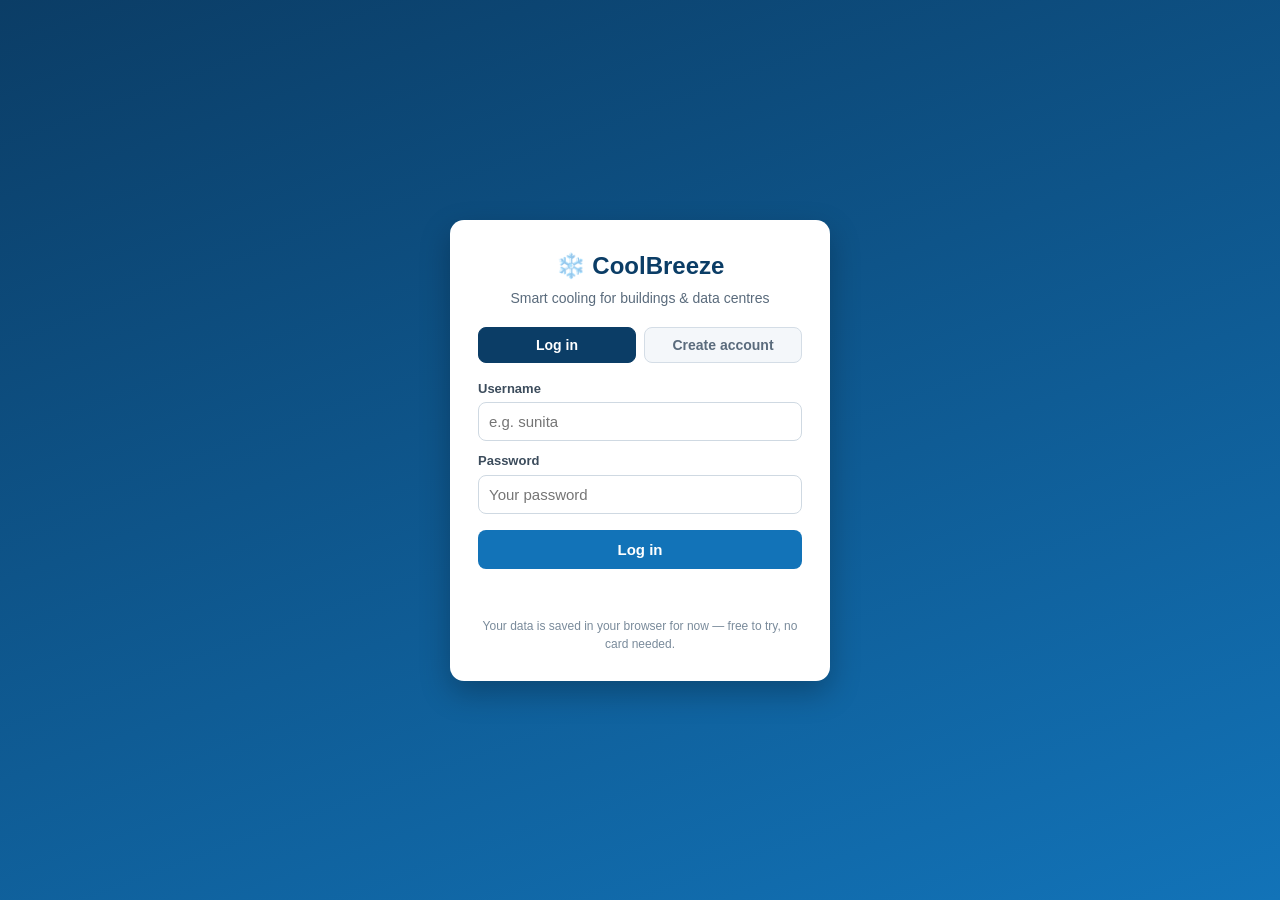
==== index.html @ ab94de66 "CoolBreeze v2: dashboard with live weather and multiple buildings" ====
<!DOCTYPE html>
<html lang="en">
<head>
  <meta charset="UTF-8">
  <meta name="viewport" content="width=device-width, initial-scale=1.0">
  <title>CoolBreeze — Log in</title>
  <link rel="stylesheet" href="style.css">
</head>
<body class="auth-page">
  <div class="auth-box">
    <div class="logo">❄️ CoolBreeze</div>
    <p class="tagline">Smart cooling for buildings &amp; data centres</p>

    <div class="tabs">
      <button id="tabLogin" class="tab active">Log in</button>
      <button id="tabSignup" class="tab">Create account</button>
    </div>

    <div id="loginForm">
      <label>Username</label>
      <input id="loginUser" type="text" placeholder="e.g. sunita" autocomplete="username">
      <label>Password</label>
      <input id="loginPass" type="password" placeholder="Your password" autocomplete="current-password">
      <button id="btnLogin" class="btn-primary">Log in</button>
      <p id="loginMsg" class="msg"></p>
    </div>

    <div id="signupForm" class="hidden">
      <label>Your name</label>
      <input id="signupName" type="text" placeholder="e.g. Sunita Sharma">
      <label>Username</label>
      <input id="signupUser" type="text" placeholder="e.g. sunita" autocomplete="username">
      <label>Password</label>
      <input id="signupPass" type="password" placeholder="Choose a password" autocomplete="new-password">
      <button id="btnSignup" class="btn-primary">Create account</button>
      <p id="signupMsg" class="msg"></p>
    </div>

    <p class="note">Your data is saved in your browser for now — free to try, no card needed.</p>
  </div>

  <script>
    // This page handles logging in and creating accounts.
    // Accounts are stored in the browser (localStorage), not on a server — for now.

    const tabLogin = document.getElementById('tabLogin');
    const tabSignup = document.getElementById('tabSignup');
    const loginForm = document.getElementById('loginForm');
    const signupForm = document.getElementById('signupForm');

    tabLogin.addEventListener('click', () => {
      tabLogin.classList.add('active');
      tabSignup.classList.remove('active');
      loginForm.classList.remove('hidden');
      signupForm.classList.add('hidden');
    });

    tabSignup.addEventListener('click', () => {
      tabSignup.classList.add('active');
      tabLogin.classList.remove('active');
      signupForm.classList.remove('hidden');
      loginForm.classList.add('hidden');
    });

    function showMsg(el, text, ok) {
      el.textContent = text;
      el.style.color = ok ? '#1b7f3a' : '#c0392b';
    }

    // Create an account
    document.getElementById('btnSignup').addEventListener('click', () => {
      const name = document.getElementById('signupName').value.trim();
      const user = document.getElementById('signupUser').value.trim();
      const pass = document.getElementById('signupPass').value;

      if (!name || !user || !pass) {
        return showMsg(document.getElementById('signupMsg'), 'Please fill in all fields.', false);
      }
      if (pass.length < 4) {
        return showMsg(document.getElementById('signupMsg'), 'Password must be at least 4 characters.', false);
      }

      const users = JSON.parse(localStorage.getItem('cb_users') || '{}');
      if (users[user]) {
        return showMsg(document.getElementById('signupMsg'), 'That username is already taken — try another.', false);
      }

      users[user] = { name: name, pass: pass, createdAt: new Date().toISOString() };
      localStorage.setItem('cb_users', JSON.stringify(users));

      // Every new account gets a demo building with sample data.
      startDemoBuilding(user, name);
      localStorage.setItem('cb_session', user);

      showMsg(document.getElementById('signupMsg'), 'Account created! Opening your dashboard…', true);
      setTimeout(() => { window.location.href = 'dashboard.html'; }, 700);
    });

    // Log in to an existing account
    document.getElementById('btnLogin').addEventListener('click', () => {
      const user = document.getElementById('loginUser').value.trim();
      const pass = document.getElementById('loginPass').value;
      const users = JSON.parse(localStorage.getItem('cb_users') || '{}');

      if (!users[user] || users[user].pass !== pass) {
        return showMsg(document.getElementById('loginMsg'), 'Wrong username or password.', false);
      }

      localStorage.setItem('cb_session', user);
      showMsg(document.getElementById('loginMsg'), 'Welcome back! Opening dashboard…', true);
      setTimeout(() => { window.location.href = 'dashboard.html'; }, 700);
    });

    // Fill the demo building with realistic sample data: energy history,
    // estimated savings, and alert messages.
    function startDemoBuilding(user, name) {
      const history = []; // one item per day: { day: 'Mon', kwh: 380 }
      const labels = ['Mon', 'Tue', 'Wed', 'Thu', 'Fri', 'Sat', 'Sun'];
      const values = [420, 410, 395, 380, 360, 340, 325];
      for (let i = 0; i < 7; i++) {
        history.push({ day: labels[i], kwh: values[i] });
      }

      localStorage.setItem('cb_' + user, JSON.stringify({
        buildings: [{
          id: 'demo',
          name: name + "'s Demo Building",
          city: 'Mumbai',
          sizeSqft: 25000,
          monthlyBill: 450000,
          history: history,
          savingsToday: 12,
          totalSaved: 184000,
          lastApply: null,
          weather: null,
          alerts: [
            { time: 'Today 9:05 am', text: 'Cooling ran all night at full power — we suggest reducing from 11 pm. Estimated saving: ₹9,500/month.' },
            { time: 'Yesterday 4:30 pm', text: 'Your building uses 18% more cooling energy than similar buildings (estimate).' },
            { time: 'Mon 10:12 am', text: 'Welcome! You can apply suggestions with one tap — try the big button below.' }
          ]
        }],
        activeId: 'demo'
      }));
    }
  </script>
</body>
</html>
---- style.css ----
/* CoolBreeze — the look of the app. */

* { box-sizing: border-box; margin: 0; padding: 0; }

body {
  font-family: -apple-system, "Segoe UI", Roboto, Arial, sans-serif;
  background: #f2f6fa;
  color: #1d2b3a;
  line-height: 1.5;
}

.hidden { display: none; }

/* ---------- Log in / sign up page ---------- */
.auth-page {
  min-height: 100vh;
  display: flex;
  align-items: center;
  justify-content: center;
  background: linear-gradient(160deg, #0b3d66, #1273b8);
  padding: 20px;
}

.auth-box {
  background: #fff;
  border-radius: 14px;
  padding: 28px;
  width: 100%;
  max-width: 380px;
  box-shadow: 0 12px 30px rgba(0,0,0,0.25);
}

.logo { font-size: 24px; font-weight: 700; color: #0b3d66; }
.auth-box .logo { text-align: center; }
.tagline { text-align: center; color: #5a6b7c; margin: 4px 0 18px; font-size: 14px; }

.tabs { display: flex; gap: 8px; margin-bottom: 16px; }
.tab {
  flex: 1;
  padding: 9px;
  border: 1px solid #d4dde6;
  border-radius: 8px;
  background: #f4f7fa;
  cursor: pointer;
  font-size: 14px;
  font-weight: 600;
  color: #5a6b7c;
}
.tab.active { background: #0b3d66; color: #fff; border-color: #0b3d66; }

label { display: block; font-size: 13px; font-weight: 600; margin: 10px 0 4px; color: #3c4c5c; }
input {
  width: 100%;
  padding: 10px;
  border: 1px solid #cfd9e2;
  border-radius: 8px;
  font-size: 15px;
}
input:focus { outline: 2px solid #1273b8; border-color: transparent; }

.btn-primary {
  width: 100%;
  margin-top: 16px;
  padding: 11px;
  border: none;
  border-radius: 8px;
  background: #1273b8;
  color: #fff;
  font-size: 15px;
  font-weight: 700;
  cursor: pointer;
}
.btn-primary:hover { background: #0b5f99; }

.note { margin-top: 18px; font-size: 12px; color: #7a8b9b; text-align: center; }
.msg { margin-top: 10px; font-size: 14px; text-align: center; min-height: 20px; }

/* ---------- Dashboard ---------- */
.dash-page { padding: 0; }

header {
  background: #0b3d66;
  color: #fff;
  padding: 14px 20px;
  display: flex;
  align-items: center;
  justify-content: space-between;
}
header .logo { color: #fff; font-size: 20px; }
.header-right { display: flex; align-items: center; gap: 12px; }
.btn-small {
  padding: 6px 14px;
  border: none;
  border-radius: 8px;
  background: rgba(255,255,255,0.18);
  color: #fff;
  cursor: pointer;
  font-size: 13px;
}

main {
  max-width: 860px;
  margin: 0 auto;
  padding: 20px;
  display: flex;
  flex-direction: column;
  gap: 18px;
}

.card {
  background: #fff;
  border-radius: 12px;
  padding: 18px;
  box-shadow: 0 2px 8px rgba(13,45,70,0.08);
}

.scoreboard { display: grid; grid-template-columns: repeat(auto-fit, minmax(200px, 1fr)); gap: 14px; }
.card-label { font-size: 13px; font-weight: 700; color: #5a6b7c; text-transform: uppercase; letter-spacing: 0.4px; }
.big-num { font-size: 30px; font-weight: 800; color: #0b3d66; margin: 6px 0 2px; }
.card-sub { font-size: 12px; color: #8a9aa8; }

.status-badge {
  display: inline-block;
  margin: 8px 0 4px;
  padding: 8px 14px;
  border-radius: 20px;
  font-weight: 700;
  font-size: 15px;
}
.status-badge.green { background: #e2f6e9; color: #1b7f3a; }
.status-badge.red { background: #fdeaea; color: #c0392b; }

.bar-chart {
  display: flex;
  align-items: flex-end;
  gap: 10px;
  height: 160px;
  margin-top: 12px;
}
.bar-col { flex: 1; display: flex; flex-direction: column; align-items: center; height: 100%; justify-content: flex-end; gap: 6px; }
.bar {
  width: 100%;
  max-width: 44px;
  border-radius: 6px 6px 0 0;
  background: linear-gradient(180deg, #3aa5e6, #1273b8);
  min-height: 4px;
  transition: height 0.5s ease;
}
.bar-label { font-size: 12px; color: #5a6b7c; }
.chart-note { margin-top: 10px; font-size: 12px; color: #8a9aa8; }

.row { display: grid; grid-template-columns: 1fr 1fr; gap: 14px; }
.estimate { font-size: 18px; font-weight: 700; color: #1b7f3a; margin: 14px 0 4px; }
.tiny { font-size: 12px; color: #8a9aa8; }

.btn-big {
  width: 100%;
  margin-top: 14px;
  padding: 16px;
  border: none;
  border-radius: 12px;
  background: linear-gradient(135deg, #18a058, #12874a);
  color: #fff;
  font-size: 17px;
  font-weight: 800;
  cursor: pointer;
  box-shadow: 0 4px 12px rgba(24,160,88,0.35);
}
.btn-big:hover { background: linear-gradient(135deg, #12874a, #0e6f3d); }

.alert-list { list-style: none; margin-top: 10px; display: flex; flex-direction: column; gap: 8px; }
.alert-list li {
  padding: 10px 12px;
  background: #f7fafc;
  border-left: 4px solid #1273b8;
  border-radius: 6px;
  font-size: 14px;
}

@media (max-width: 520px) {
  .row { grid-template-columns: 1fr; }
}

/* ---------- Building switcher ---------- */
.building-switcher { display: flex; flex-wrap: wrap; gap: 10px; margin-top: 10px; }
.building-chip {
  position: relative;
  background: #f4f7fa;
  border: 2px solid #d4dde6;
  border-radius: 10px;
  padding: 9px 30px 9px 12px;
  cursor: pointer;
  min-width: 150px;
}
.building-chip.active { border-color: #1273b8; background: #e8f3fb; }
.chip-name { display: block; font-weight: 700; font-size: 14px; color: #1d2b3a; }
.chip-city { display: block; font-size: 12px; color: #5a6b7c; }
.chip-remove {
  position: absolute;
  top: 6px;
  right: 6px;
  border: none;
  background: none;
  color: #a04a2b;
  cursor: pointer;
  font-size: 13px;
  padding: 2px;
}
.building-add {
  border: 2px dashed #9db8cd;
  background: none;
  color: #1273b8;
  border-radius: 10px;
  padding: 9px 14px;
  font-weight: 700;
  cursor: pointer;
  font-size: 14px;
}
.building-add:hover { background: #e8f3fb; }

/* ---------- Weather card ---------- */
.weather-now { display: flex; align-items: center; gap: 12px; margin: 12px 0 14px; }
.weather-icon { font-size: 34px; }
.weather-temp { font-size: 30px; font-weight: 800; color: #0b3d66; }
.weather-desc { font-size: 14px; color: #5a6b7c; }
.weather-days { display: grid; grid-template-columns: repeat(auto-fit, minmax(110px, 1fr)); gap: 8px; }
.weather-day {
  background: #f4f7fa;
  border-radius: 8px;
  padding: 8px 10px;
  display: flex;
  align-items: center;
  justify-content: space-between;
  font-size: 13px;
}
.wd-name { font-weight: 700; color: #1d2b3a; }
.wd-temp { color: #5a6b7c; }
.weather-suggestion {
  margin-top: 12px;
  padding: 10px 12px;
  background: #fef7e0;
  border-radius: 8px;
  font-size: 14px;
  font-weight: 600;
  color: #8a6400;
}
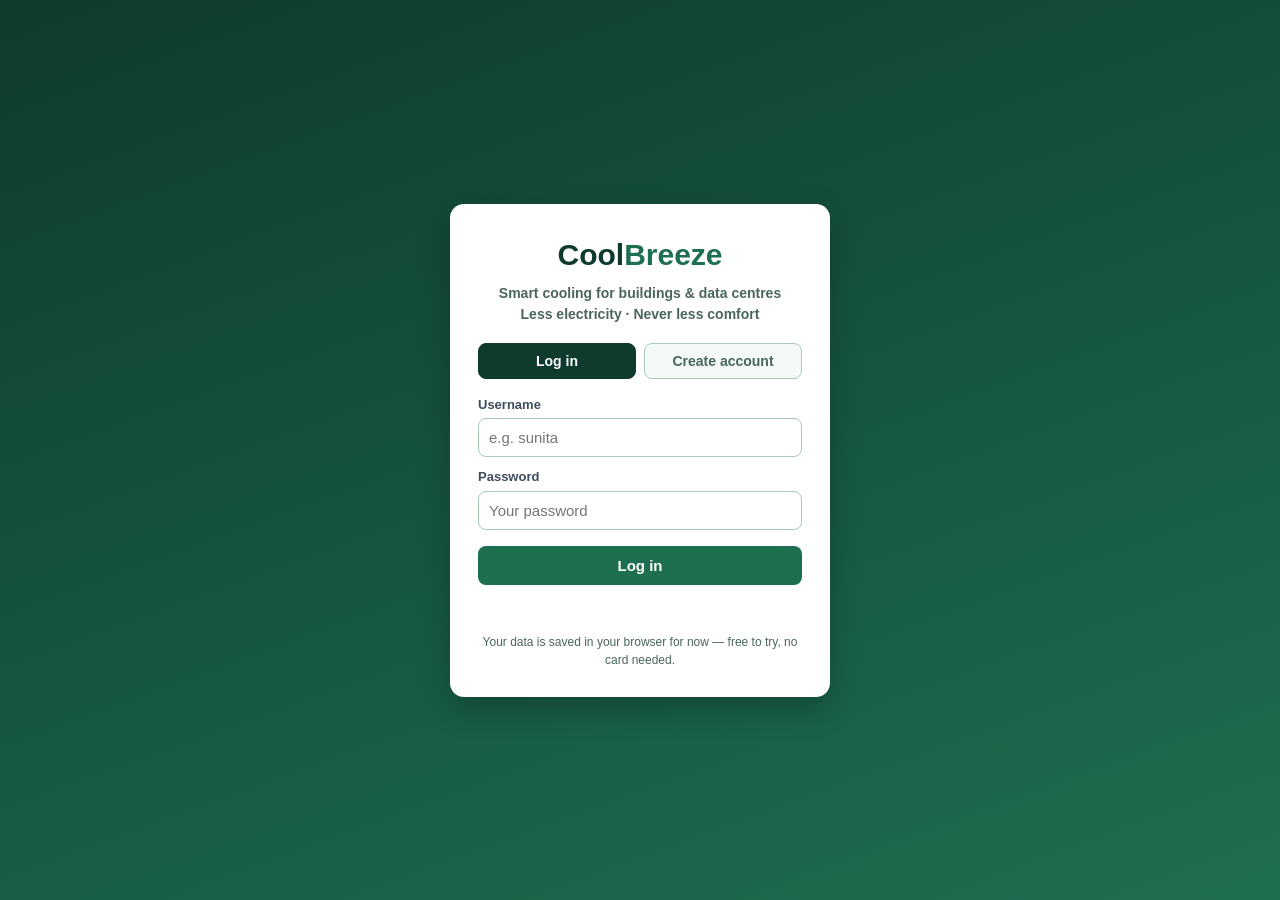
==== commit 78bd68b6: "Brand refresh: green/black look, new logo, marketing kit, website restyled, brand guide" ====
--- a/index.html
+++ b/index.html
@@ -4,12 +4,13 @@
   <meta charset="UTF-8">
   <meta name="viewport" content="width=device-width, initial-scale=1.0">
   <title>CoolBreeze — Log in</title>
+  <link rel="icon" type="image/svg+xml" href="brand/logo-simple.svg">
   <link rel="stylesheet" href="style.css">
 </head>
 <body class="auth-page">
   <div class="auth-box">
-    <div class="logo">❄️ CoolBreeze</div>
-    <p class="tagline">Smart cooling for buildings &amp; data centres</p>
+    <div class="logo">Cool<span class="mint">Breeze</span></div>
+    <p class="tagline">Smart cooling for buildings &amp; data centres<br>Less electricity · Never less comfort</p>
 
     <div class="tabs">
       <button id="tabLogin" class="tab active">Log in</button>
--- a/style.css
+++ b/style.css
@@ -1,11 +1,11 @@
-/* CoolBreeze — the look of the app. */
+/* CoolBreeze — the look of the app (green & black brand). */
 
 * { box-sizing: border-box; margin: 0; padding: 0; }
 
 body {
   font-family: -apple-system, "Segoe UI", Roboto, Arial, sans-serif;
-  background: #f2f6fa;
-  color: #1d2b3a;
+  background: #F4FAF6;
+  color: #131313;
   line-height: 1.5;
 }
 
@@ -17,7 +17,7 @@
   display: flex;
   align-items: center;
   justify-content: center;
-  background: linear-gradient(160deg, #0b3d66, #1273b8);
+  background: linear-gradient(160deg, #0E3B2E, #1E6F50);
   padding: 20px;
 }
 
@@ -30,33 +30,35 @@
   box-shadow: 0 12px 30px rgba(0,0,0,0.25);
 }
 
-.logo { font-size: 24px; font-weight: 700; color: #0b3d66; }
-.auth-box .logo { text-align: center; }
-.tagline { text-align: center; color: #5a6b7c; margin: 4px 0 18px; font-size: 14px; }
+.logo { font-size: 24px; font-weight: 700; color: #0E3B2E; }
+.logo .mint { color: #1E6F50; }
+.auth-box .logo { text-align: center; font-size: 30px; }
+.tagline { text-align: center; color: #4A6658; margin: 6px 0 18px; font-size: 14px; font-weight: 600; }
 
 .tabs { display: flex; gap: 8px; margin-bottom: 16px; }
 .tab {
   flex: 1;
   padding: 9px;
-  border: 1px solid #d4dde6;
-  border-radius: 8px;
-  background: #f4f7fa;
+  border: 1px solid #A8CBB8;
+  border-radius: 8px;
+  background: #F4FAF6;
   cursor: pointer;
   font-size: 14px;
   font-weight: 600;
-  color: #5a6b7c;
-}
-.tab.active { background: #0b3d66; color: #fff; border-color: #0b3d66; }
+  color: #4A6658;
+}
+.tab.active { background: #0E3B2E; color: #fff; border-color: #0E3B2E; }
 
 label { display: block; font-size: 13px; font-weight: 600; margin: 10px 0 4px; color: #3c4c5c; }
-input {
+input, select {
   width: 100%;
   padding: 10px;
-  border: 1px solid #cfd9e2;
+  border: 1px solid #A8CBB8;
   border-radius: 8px;
   font-size: 15px;
-}
-input:focus { outline: 2px solid #1273b8; border-color: transparent; }
+  background: #fff;
+}
+input:focus, select:focus { outline: 2px solid #3DA35D; border-color: transparent; }
 
 .btn-primary {
   width: 100%;
@@ -64,22 +66,22 @@
   padding: 11px;
   border: none;
   border-radius: 8px;
-  background: #1273b8;
+  background: #1E6F50;
   color: #fff;
   font-size: 15px;
   font-weight: 700;
   cursor: pointer;
 }
-.btn-primary:hover { background: #0b5f99; }
-
-.note { margin-top: 18px; font-size: 12px; color: #7a8b9b; text-align: center; }
+.btn-primary:hover { background: #174F3A; }
+
+.note { margin-top: 18px; font-size: 12px; color: #4A6658; text-align: center; }
 .msg { margin-top: 10px; font-size: 14px; text-align: center; min-height: 20px; }
 
 /* ---------- Dashboard ---------- */
 .dash-page { padding: 0; }
 
 header {
-  background: #0b3d66;
+  background: #0E3B2E;
   color: #fff;
   padding: 14px 20px;
   display: flex;
@@ -87,6 +89,7 @@
   justify-content: space-between;
 }
 header .logo { color: #fff; font-size: 20px; }
+header .logo .mint { color: #3DA35D; }
 .header-right { display: flex; align-items: center; gap: 12px; }
 .btn-small {
   padding: 6px 14px;
@@ -111,13 +114,13 @@
   background: #fff;
   border-radius: 12px;
   padding: 18px;
-  box-shadow: 0 2px 8px rgba(13,45,70,0.08);
+  box-shadow: 0 2px 8px rgba(14,59,46,0.10);
 }
 
 .scoreboard { display: grid; grid-template-columns: repeat(auto-fit, minmax(200px, 1fr)); gap: 14px; }
-.card-label { font-size: 13px; font-weight: 700; color: #5a6b7c; text-transform: uppercase; letter-spacing: 0.4px; }
-.big-num { font-size: 30px; font-weight: 800; color: #0b3d66; margin: 6px 0 2px; }
-.card-sub { font-size: 12px; color: #8a9aa8; }
+.card-label { font-size: 13px; font-weight: 700; color: #4A6658; text-transform: uppercase; letter-spacing: 0.4px; }
+.big-num { font-size: 30px; font-weight: 800; color: #0E3B2E; margin: 6px 0 2px; }
+.card-sub { font-size: 12px; color: #4A6658; }
 
 .status-badge {
   display: inline-block;
@@ -127,8 +130,8 @@
   font-weight: 700;
   font-size: 15px;
 }
-.status-badge.green { background: #e2f6e9; color: #1b7f3a; }
-.status-badge.red { background: #fdeaea; color: #c0392b; }
+.status-badge.green { background: #E4F4EA; color: #1E6F50; }
+.status-badge.red { background: #FDEBE3; color: #B45309; }
 
 .bar-chart {
   display: flex;
@@ -142,16 +145,16 @@
   width: 100%;
   max-width: 44px;
   border-radius: 6px 6px 0 0;
-  background: linear-gradient(180deg, #3aa5e6, #1273b8);
+  background: linear-gradient(180deg, #3DA35D, #1E6F50);
   min-height: 4px;
   transition: height 0.5s ease;
 }
-.bar-label { font-size: 12px; color: #5a6b7c; }
-.chart-note { margin-top: 10px; font-size: 12px; color: #8a9aa8; }
+.bar-label { font-size: 12px; color: #4A6658; }
+.chart-note { margin-top: 10px; font-size: 12px; color: #4A6658; }
 
 .row { display: grid; grid-template-columns: 1fr 1fr; gap: 14px; }
-.estimate { font-size: 18px; font-weight: 700; color: #1b7f3a; margin: 14px 0 4px; }
-.tiny { font-size: 12px; color: #8a9aa8; }
+.estimate { font-size: 18px; font-weight: 700; color: #1E6F50; margin: 14px 0 4px; }
+.tiny { font-size: 12px; color: #4A6658; }
 
 .btn-big {
   width: 100%;
@@ -159,20 +162,20 @@
   padding: 16px;
   border: none;
   border-radius: 12px;
-  background: linear-gradient(135deg, #18a058, #12874a);
+  background: linear-gradient(135deg, #1E6F50, #174F3A);
   color: #fff;
   font-size: 17px;
   font-weight: 800;
   cursor: pointer;
-  box-shadow: 0 4px 12px rgba(24,160,88,0.35);
-}
-.btn-big:hover { background: linear-gradient(135deg, #12874a, #0e6f3d); }
+  box-shadow: 0 4px 12px rgba(30,111,80,0.35);
+}
+.btn-big:hover { background: linear-gradient(135deg, #174F3A, #0E3B2E); }
 
 .alert-list { list-style: none; margin-top: 10px; display: flex; flex-direction: column; gap: 8px; }
 .alert-list li {
   padding: 10px 12px;
-  background: #f7fafc;
-  border-left: 4px solid #1273b8;
+  background: #F4FAF6;
+  border-left: 4px solid #1E6F50;
   border-radius: 6px;
   font-size: 14px;
 }
@@ -185,47 +188,67 @@
 .building-switcher { display: flex; flex-wrap: wrap; gap: 10px; margin-top: 10px; }
 .building-chip {
   position: relative;
-  background: #f4f7fa;
-  border: 2px solid #d4dde6;
+  background: #F4FAF6;
+  border: 2px solid #A8CBB8;
   border-radius: 10px;
   padding: 9px 30px 9px 12px;
   cursor: pointer;
   min-width: 150px;
 }
-.building-chip.active { border-color: #1273b8; background: #e8f3fb; }
-.chip-name { display: block; font-weight: 700; font-size: 14px; color: #1d2b3a; }
-.chip-city { display: block; font-size: 12px; color: #5a6b7c; }
+.building-chip.active { border-color: #1E6F50; background: #E4F4EA; }
+.chip-name { display: block; font-weight: 700; font-size: 14px; color: #131313; }
+.chip-city { display: block; font-size: 12px; color: #4A6658; }
 .chip-remove {
   position: absolute;
   top: 6px;
   right: 6px;
   border: none;
   background: none;
-  color: #a04a2b;
+  color: #B45309;
   cursor: pointer;
   font-size: 13px;
   padding: 2px;
 }
 .building-add {
-  border: 2px dashed #9db8cd;
+  border: 2px dashed #A8CBB8;
   background: none;
-  color: #1273b8;
+  color: #1E6F50;
   border-radius: 10px;
   padding: 9px 14px;
   font-weight: 700;
   cursor: pointer;
   font-size: 14px;
 }
-.building-add:hover { background: #e8f3fb; }
+.building-add:hover { background: #E4F4EA; }
 
 /* ---------- Weather card ---------- */
+.weather-city-row { display: flex; align-items: center; gap: 10px; margin-top: 10px; flex-wrap: wrap; }
+.weather-city-row label { margin: 0; font-size: 13px; }
+.weather-city-row select { width: auto; max-width: 220px; padding: 8px; }
+.btn-outline {
+  padding: 8px 12px;
+  border: 1px solid #1E6F50;
+  color: #1E6F50;
+  background: #fff;
+  border-radius: 8px;
+  cursor: pointer;
+  font-size: 13px;
+  font-weight: 700;
+}
+.btn-outline:hover { background: #E4F4EA; }
 .weather-now { display: flex; align-items: center; gap: 12px; margin: 12px 0 14px; }
 .weather-icon { font-size: 34px; }
-.weather-temp { font-size: 30px; font-weight: 800; color: #0b3d66; }
-.weather-desc { font-size: 14px; color: #5a6b7c; }
+.weather-temp { font-size: 30px; font-weight: 800; color: #0E3B2E; }
+.weather-desc { font-size: 14px; color: #131313; }
+.weather-sub { display: block; font-size: 11px; color: #4A6658; margin-top: 2px; }
+@keyframes tempflash {
+  0% { color: #1E6F50; transform: scale(1.14); }
+  100% { color: #0E3B2E; transform: scale(1); }
+}
+.weather-temp.flash { animation: tempflash 0.9s ease; }
 .weather-days { display: grid; grid-template-columns: repeat(auto-fit, minmax(110px, 1fr)); gap: 8px; }
 .weather-day {
-  background: #f4f7fa;
+  background: #F4FAF6;
   border-radius: 8px;
   padding: 8px 10px;
   display: flex;
@@ -233,14 +256,14 @@
   justify-content: space-between;
   font-size: 13px;
 }
-.wd-name { font-weight: 700; color: #1d2b3a; }
-.wd-temp { color: #5a6b7c; }
+.wd-name { font-weight: 700; color: #131313; }
+.wd-temp { color: #4A6658; }
 .weather-suggestion {
   margin-top: 12px;
   padding: 10px 12px;
-  background: #fef7e0;
+  background: #E4F4EA;
   border-radius: 8px;
   font-size: 14px;
   font-weight: 600;
-  color: #8a6400;
-}
+  color: #1E6F50;
+}
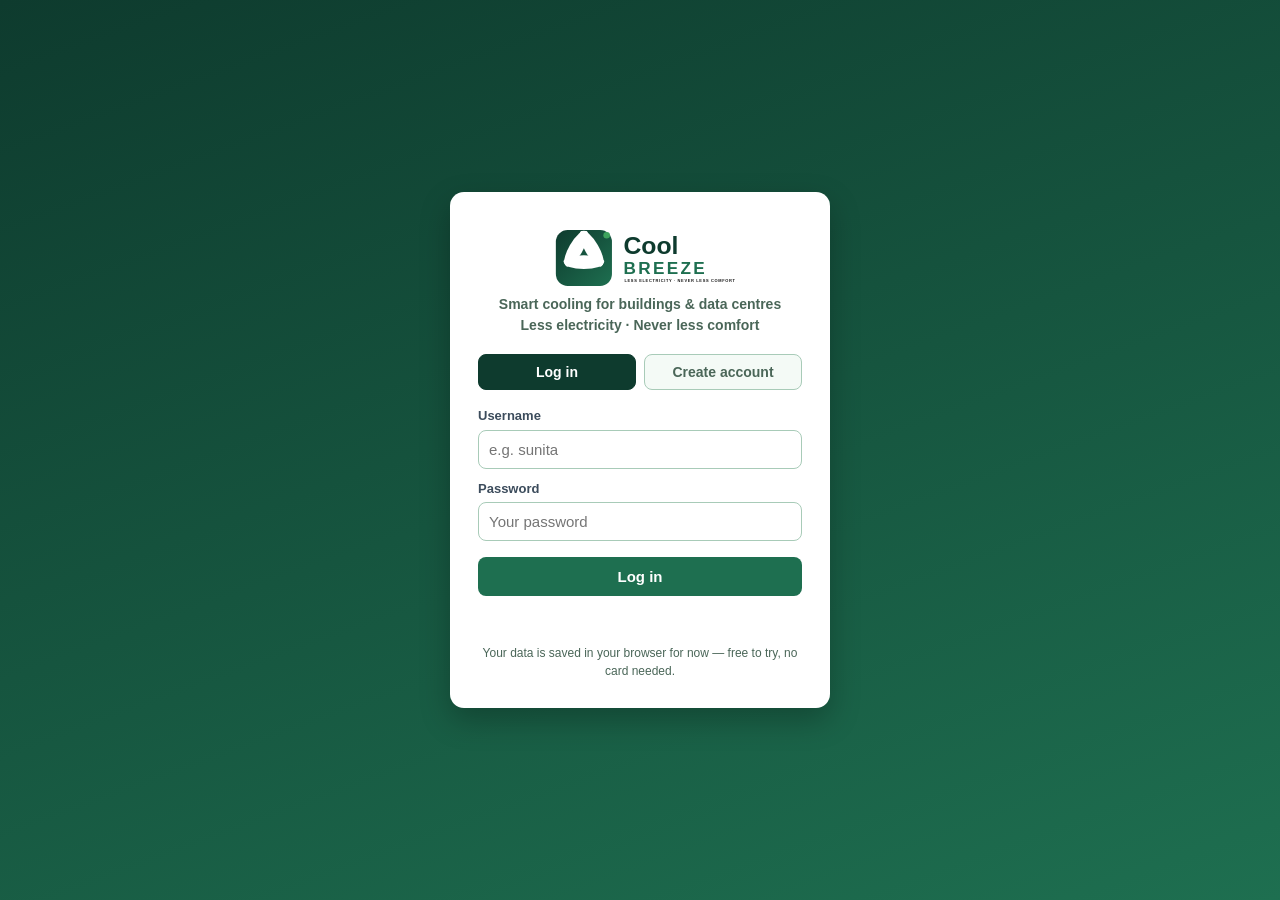
==== commit acfebbfa: "New owner-designed logo everywhere: website, favicon, marketing pictures + docs" ====
--- a/index.html
+++ b/index.html
@@ -1,16 +1,16 @@
 <!DOCTYPE html>
 <html lang="en">
 <head>
-  <meta charset="UTF-8">
-  <meta name="viewport" content="width=device-width, initial-scale=1.0">
+  <meta charset="UTF-8"/>
+  <meta name="viewport" content="width=device-width, initial-scale=1.0"/>
   <title>CoolBreeze — Log in</title>
-  <link rel="icon" type="image/svg+xml" href="brand/logo-simple.svg">
-  <link rel="stylesheet" href="style.css">
+  <link rel="icon" type="image/svg+xml" href="brand/logo-simple.svg"/>
+  <link rel="stylesheet" href="style.css"/>
 </head>
 <body class="auth-page">
   <div class="auth-box">
-    <div class="logo">Cool<span class="mint">Breeze</span></div>
-    <p class="tagline">Smart cooling for buildings &amp; data centres<br>Less electricity · Never less comfort</p>
+    <img src="brand/logo-primary.svg" alt="CoolBreeze" class="logo-img"/>
+    <p class="tagline">Smart cooling for buildings &amp; data centres<br/>Less electricity · Never less comfort</p>
 
     <div class="tabs">
       <button id="tabLogin" class="tab active">Log in</button>
@@ -19,20 +19,20 @@
 
     <div id="loginForm">
       <label>Username</label>
-      <input id="loginUser" type="text" placeholder="e.g. sunita" autocomplete="username">
+      <input id="loginUser" type="text" placeholder="e.g. sunita" autocomplete="username"/>
       <label>Password</label>
-      <input id="loginPass" type="password" placeholder="Your password" autocomplete="current-password">
+      <input id="loginPass" type="password" placeholder="Your password" autocomplete="current-password"/>
       <button id="btnLogin" class="btn-primary">Log in</button>
       <p id="loginMsg" class="msg"></p>
     </div>
 
     <div id="signupForm" class="hidden">
       <label>Your name</label>
-      <input id="signupName" type="text" placeholder="e.g. Sunita Sharma">
+      <input id="signupName" type="text" placeholder="e.g. Sunita Sharma"/>
       <label>Username</label>
-      <input id="signupUser" type="text" placeholder="e.g. sunita" autocomplete="username">
+      <input id="signupUser" type="text" placeholder="e.g. sunita" autocomplete="username"/>
       <label>Password</label>
-      <input id="signupPass" type="password" placeholder="Choose a password" autocomplete="new-password">
+      <input id="signupPass" type="password" placeholder="Choose a password" autocomplete="new-password"/>
       <button id="btnSignup" class="btn-primary">Create account</button>
       <p id="signupMsg" class="msg"></p>
     </div>
--- a/style.css
+++ b/style.css
@@ -31,6 +31,8 @@
 }
 
 .logo { font-size: 24px; font-weight: 700; color: #0E3B2E; }
+.logo-img { display: block; margin: 0 auto 8px; height: 66px; width: auto; }
+header .logo-img { height: 34px; margin: 0; }
 .logo .mint { color: #1E6F50; }
 .auth-box .logo { text-align: center; font-size: 30px; }
 .tagline { text-align: center; color: #4A6658; margin: 6px 0 18px; font-size: 14px; font-weight: 600; }
